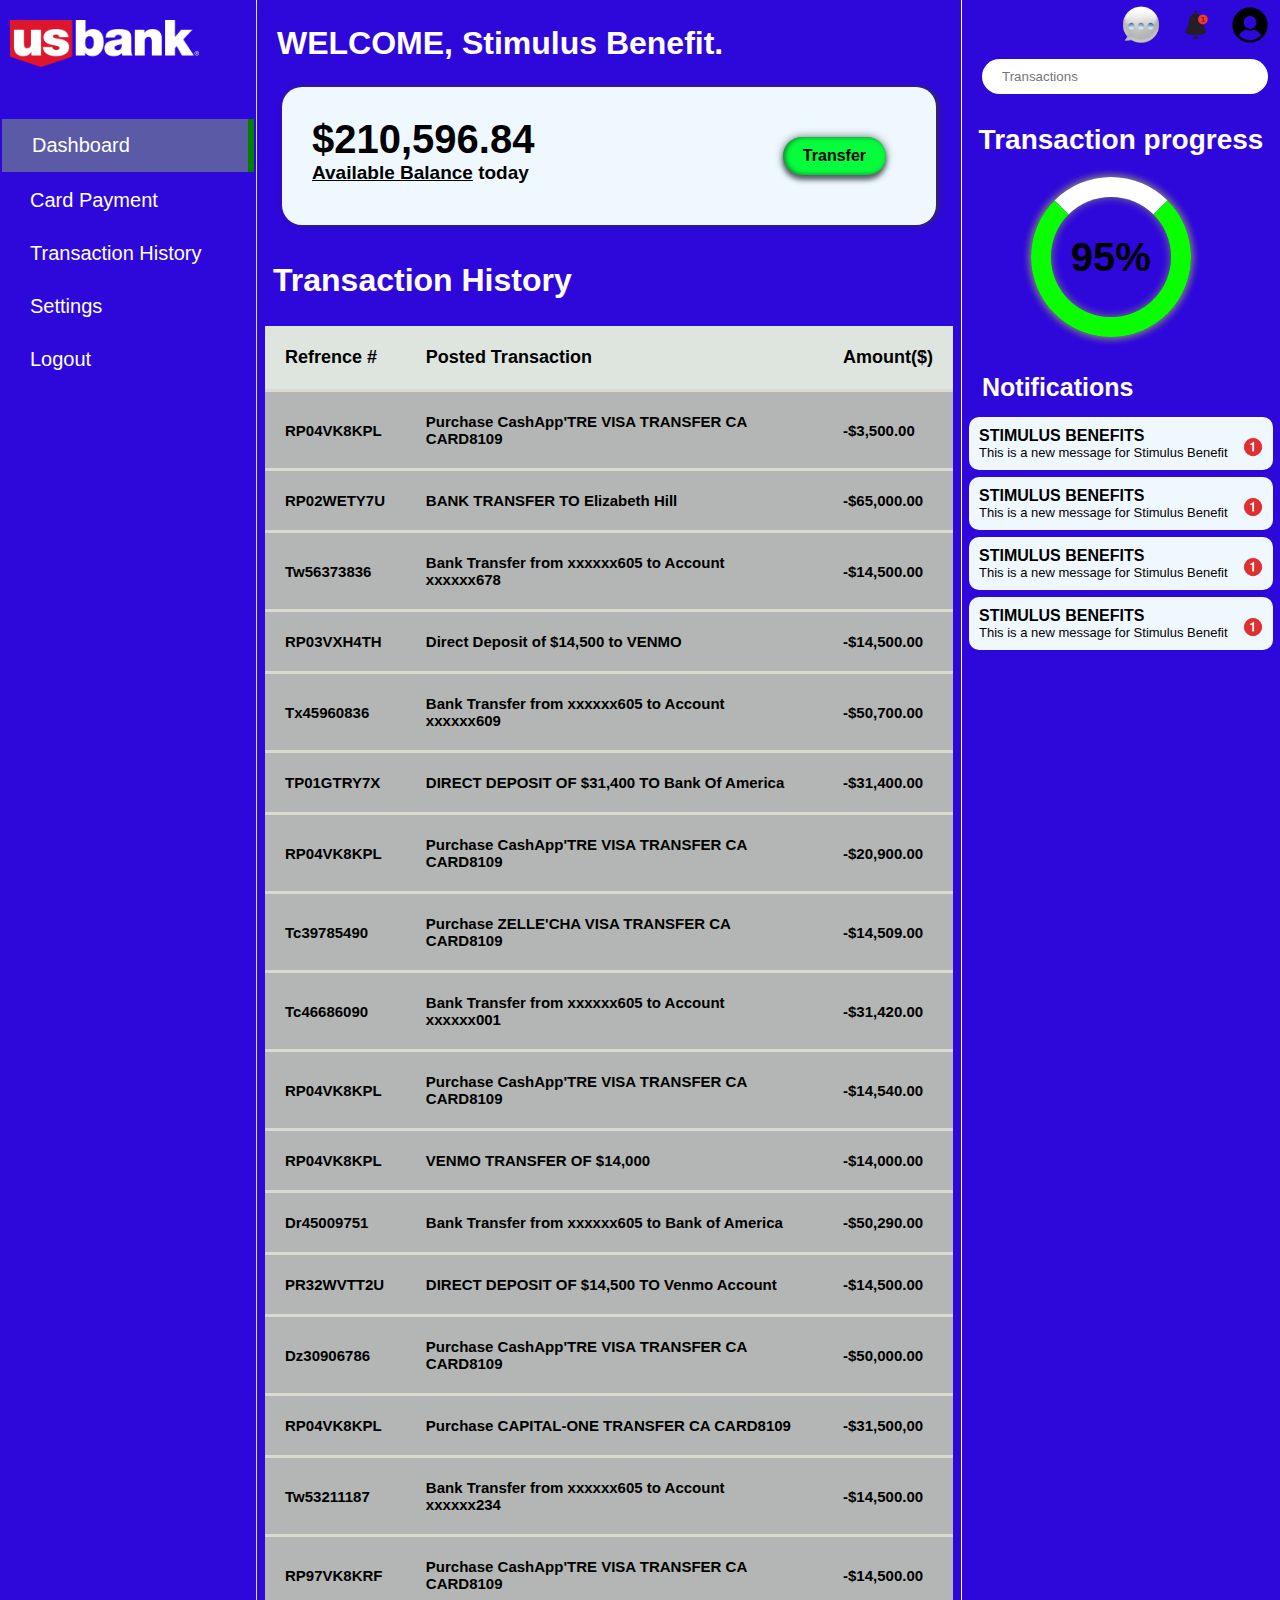
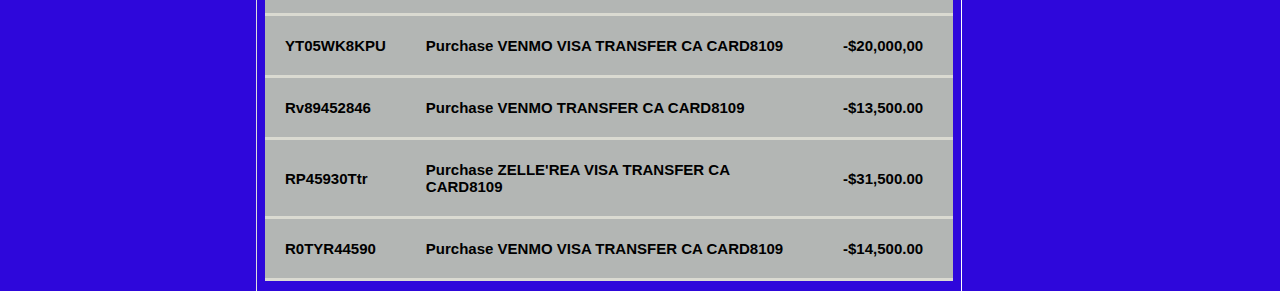
==== main.html @ a4be6348 "first commit" ====
<!DOCTYPE html>
<html lang="en">
<head>
    <meta charset="UTF-8">
    <meta http-equiv="X-UA-Compatible" content="IE=edge">
    <meta name="viewport" content="width=device-width, initial-scale=1.0">
    <link rel="stylesheet" href="https://cdnjs.cloudflare.com/ajax/libs/font-awesome/6.3.0/css/all.min.css" integrity="sha512-SzlrxWUlpfuzQ+pcUCosxcglQRNAq/DZjVsC0lE40xsADsfeQoEypE+enwcOiGjk/bSuGGKHEyjSoQ1zVisanQ==" crossorigin="anonymous" referrerpolicy="no-referrer" />
    <link rel="stylesheet" href="main.css">
    <title>Capital One Bank</title>
</head>
<body>
    <div class="container">
        <!------First Content------->
        <div class="sidenav" id="navlinks">
            <i class="fa-solid fa-xmark" onclick="hideMenu()"></i>
            <div class="header">
                <img src="logo bank.png" alt="image" width="40%">
            </div>
            <div class="lists">
                    <a href="main.html" class="menuList active">Dashboard</a>
                    <a href="#" class="menuList">Card Payment</a>
                    <a href="trans.html" class="menuList">Transaction History</a>
                    <a href="setting.html" class="menuList">Settings</a>
                    <a href="index.html" class="menuList">Logout</a>
            </div>
        </div>
         <!------Middle content------->
        <div class="content">
            <div class="first-content">    
                <h1><span>WELCOME, </span>Stimulus Benefit.</h1>
                <i class="fa-solid fa-bars" onclick="showMenu()"></i>
            </div>
            <div class="second-content">
                <div class="notes">
                    <h1>$210,596.84</h1>
                    <h3><u>Available Balance</u> today</h3>
                </div>
                
                <div class="button">
                    <button type="button" id="button" onclick="openPopup()">Transfer</button>
                </div>
            </div>
            <div class="popup" id="popup">
                <img src="error.png" alt="thick-mark" class="img">
                <h2>Declined</h2>
                <h6>You will have to deposit before Transfer.</h6>
                <button type="button" onclick="closePopup()">OK</button>
            </div>
            <div class="third-content">
                <h1>Transaction History</h1>
                <div class="table">
                    <table>
                        <tr>
                            <th>Refrence #</th>
                            <th>Posted Transaction</th>
                            <th>Amount($)</th>
                        </tr>
                        <tr>
                            <td>RP04VK8KPL</td>
                            <td>Purchase CashApp'TRE VISA TRANSFER CA CARD8109</td>
                            <td><span class="red">-$3,500.00</span></td>
                        </tr>
                        <tr>
                            <td>RP02WETY7U</td>
                            <td>BANK TRANSFER TO Elizabeth Hill</td>
                            <td><span class="red">-$65,000.00</span></td>
                        </tr>
                        <tr>
                            <td>Tw56373836</td>
                            <td>Bank Transfer from xxxxxx605 to Account xxxxxx678</td>
                            <td><span class="red">-$14,500.00</span></td>
                        </tr>
                        <tr>
                            <td>RP03VXH4TH</td>
                            <td>Direct Deposit of $14,500 to VENMO</td>
                            <td><span class="red">-$14,500.00</span></td>
                        </tr>
                        <tr>
                            <td>Tx45960836</td>
                            <td>Bank Transfer from xxxxxx605 to Account xxxxxx609</td>
                            <td><span class="red">-$50,700.00</span></td>
                        </tr>
                        <tr>
                            <td>TP01GTRY7X</td>
                            <td>DIRECT DEPOSIT OF $31,400 TO Bank Of America</td>
                            <td><span class="red">-$31,400.00</span></td>
                        </tr>
                        <tr>
                            <td>RP04VK8KPL</td>
                            <td>Purchase CashApp'TRE VISA TRANSFER CA CARD8109</td>
                            <td><span class="red">-$20,900.00</span></td>
                        </tr>
                        <tr>
                            <td>Tc39785490</td>
                            <td>Purchase ZELLE'CHA VISA TRANSFER CA CARD8109</td>
                            <td><span class="red">-$14,509.00</span></td>
                        </tr>
                        <tr>
                            <td>Tc46686090</td>
                            <td>Bank Transfer from xxxxxx605 to Account xxxxxx001</td>
                            <td><span class="red">-$31,420.00</span></td>
                        </tr>
                        <tr>
                            <td>RP04VK8KPL</td>
                            <td>Purchase CashApp'TRE VISA TRANSFER CA CARD8109</td>
                            <td><span class="red">-$14,540.00</span></td>
                        </tr>
                        <tr>
                            <td>RP04VK8KPL</td>
                            <td>VENMO TRANSFER OF $14,000</td>
                            <td><span class="red">-$14,000.00</span></td>
                        </tr>
                        <tr>
                            <td>Dr45009751</td>
                            <td>Bank Transfer from xxxxxx605 to Bank of America</td>
                            <td><span class="red">-$50,290.00</span></td>
                        </tr>
                        <tr>
                            <td>PR32WVTT2U</td>
                            <td>DIRECT DEPOSIT OF $14,500 TO Venmo Account</td>
                            <td><span class="red">-$14,500.00</span></td>
                        </tr>
                        <tr>
                            <td>Dz30906786</td>
                            <td>Purchase CashApp'TRE VISA TRANSFER CA CARD8109</td>
                            <td><span class="red">-$50,000.00</span></td>
                        </tr>
                        <tr>
                            <td>RP04VK8KPL</td>
                            <td>Purchase CAPITAL-ONE TRANSFER CA CARD8109</td>
                            <td><span class="red">-$31,500,00</span></td>
                        </tr>
                        <tr>
                            <td>Tw53211187</td>
                            <td>Bank Transfer from xxxxxx605 to Account xxxxxx234</td>
                            <td><span class="red">-$14,500.00</span></td>
                        </tr>
                        <tr>
                            <td>RP97VK8KRF</td>
                            <td>Purchase CashApp'TRE VISA TRANSFER CA CARD8109</td>
                            <td><span class="red">-$14,500.00</span></td>
                        </tr>
                        <tr>
                            <td>YT05WK8KPU</td>
                            <td>Purchase VENMO VISA TRANSFER CA CARD8109</td>
                            <td><span class="red">-$20,000,00</span></td>
                        </tr>
                        <tr>
                            <td>Rv89452846</td>
                            <td>Purchase VENMO TRANSFER CA CARD8109</td>
                            <td><span class="red">-$13,500.00</span></td>
                        </tr>
                        <tr>
                            <td>RP45930Ttr</td>
                            <td>Purchase ZELLE'REA VISA TRANSFER CA CARD8109</td>
                            <td><span class="red">-$31,500.00</span></td>
                        </tr>
                        <tr>
                            <td>R0TYR44590</td>
                            <td>Purchase VENMO VISA TRANSFER CA CARD8109</td>
                            <td><span class="red">-$14,500.00</span></td>
                        </tr>
                        <!-- <tr>
                            <td>Amgen inc</td>
                            <td>Insurance Paid</td>
                            <td>13/05/2023</td>
                            <td><span class="green">+$101,000.00</span></td>
                        </tr>
                        <tr>
                            <td>Elzabeth Mary</td>
                            <td>Income Tax</td>
                            <td>12/05/2023</td>
                            <td class="green">+$109,950.00</td>
                        </tr>
                        <tr>
                            <td>Johnson Tyler</td>
                            <td>Debit</td>
                            <td>10/05/2023</td>
                            <td class="red">-$53,500.00</td>
                        </tr>
                        <tr>
                            <td>Robbin Gordon</td>
                            <td>Payroll and Wages</td>
                            <td>10/05/2023</td>
                            <td><span class="red">+$150,000.00</span></td>
                        </tr> -->
                        <!-- <tr class="hide">
                            <td>Brightpoint inc.</td>
                            <td>Property Tax</td>
                            <td>17-09-2020</td>
                            <td><span>+$17,760,000</span></td>
                        </tr>
                        <tr class="hide">
                            <td>Brian Koller</td>
                            <td>Taxes</td>
                            <td>30-07-2020</td>
                            <td class="red">-$1,089,000</td>
                        </tr>
                        <tr class="hide">
                            <td>John coke</td>
                            <td>Net income tax</td>
                            <td>05-05-2020</td>
                            <td><span>+$3,900,000</span></td>
                        </tr>
                        <tr class="hide">
                            <td>Brian Koller</td>
                            <td>License</td>
                            <td>17-08-2019</td>
                            <td class="red">-$5,460,090</td>
                        </tr>
                        <tr class="hide">
                            <td>Elizabeth Mary</td>
                            <td>Product Costs</td>
                            <td>13-03-2019</td>
                            <td><span>$2,040,760</span></td>
                        </tr>
                        <tr class="hide">
                            <td>Mary May</td>
                            <td>Expenses</td>
                            <td>22-11-2018</td>
                            <td class="red">-$2,507,400</td>
                        </tr>
                        <tr class="hide">
                            <td>Capra Guy</td>
                            <td>Current Asset</td>
                            <td>11-04-2018</td>
                            <td class="green">+$50,600,050</td>
                        </tr> -->
                        <!-- <tr class="hide">
                            <td>Brian Coman</td>
                            <td>Walmart</td>
                            <td class="green">Credit</td>
                            <td><span>$2,500.00</span></td>
                        </tr>
                        <tr class="hide">
                            <td>Donald Roger</td>
                            <td>CashApp</td>
                            <td class="red">Debit</td>
                            <td class="red">$1,050.00</td>
                        </tr>
                        <tr class="hide">
                            <td>Marcus Whiteman</td>
                            <td>Paypal</td>
                            <td class="red">Debit</td>
                            <td class="red">$1,200.00</td>
                        </tr>
                        <tr class="hide">
                            <td>Brian Koller</td>
                            <td>Wells Fago</td>
                            <td class="green">Credit</td>
                            <td><span>$10,000.00</span></td>
                        </tr>
                        <tr class="hide">
                            <td>Robert David</td>
                            <td>CashApp</td>
                            <td class="red">Debit</td>
                            <td class="red">$24,600.00</td>
                        </tr>
                        <tr class="hide">
                            <td>Howrad Jerry</td>
                            <td>Wells Fago</td>
                            <td class="green">Credit</td>
                            <td><span>$1,400.00</span></td>
                        </tr>
                        <tr class="hide">
                            <td>Jackie Larry</td>
                            <td>CashApp</td>
                            <td class="red">Debit</td>
                            <td class="red">$900.00</td>
                        </tr> -->
                    </table>
                </div>        
            </div>
                <!-- <div class="button-table">
                   <button>See More</button> 
                </div> -->
            <!-- </div> -->
        </div>
         <!------Last end content------->
        <div class="sidenav-2">
            <div class="images-settings">
                <img src="message.png" alt="" width="40px">
                <img src="Iohy.PNG" alt="" width="40px">
                <img src="Icon.PNG" alt="" width="40px">
            </div>
            <div class="search-box">
                <form action="#">
                    <input type="search " name="" id="" placeholder="Transactions">
                </form>
            </div>
            <div class="text-progress">
                <h1>Transaction progress</h1>
            </div>
            <div class="progress-bar">
                <div class="value">95%</div>
            </div>
            <div class="progress-notes">
               <h1>Notifications</h1>
               <div class="card-message">
                    <div class="list-head">
                        <div class="list">
                            <div class="head">
                                <h4>STIMULUS BENEFITS</h4>
                                <p>This is a new message for Stimulus Benefit</p>
                            </div>
                            <img src="1.PNG" alt="" width="20px" height="20px">
                        </div>
                        <div class="list">
                            <div class="head">
                                <h4>STIMULUS BENEFITS</h4>
                                <p>This is a new message for Stimulus Benefit</p>
                            </div>
                            <img src="1.PNG" alt="" width="20px" height="20px">
                        </div>
                        <div class="list">
                            <div class="head">
                                <h4>STIMULUS BENEFITS</h4>
                                <p>This is a new message for Stimulus Benefit</p>
                            </div>
                            <img src="1.PNG" alt="" width="20px" height="20px">
                        </div>
                        <div class="list">
                            <div class="head">
                                <h4>STIMULUS BENEFITS</h4>
                                <p>This is a new message for Stimulus Benefit</p>
                            </div>
                            <img src="1.PNG" alt="" width="20px" height="20px">
                        </div>
                    </div>
               </div>

            </div>
        </div>
    </div>

    <!--javascript placement here......-->
    <script>
         // -----------MenuLists------------
        const menuLists = document.querySelectorAll(".menuList");

        const changeActiveitem = () =>{
            menuLists.forEach(item => {
                item.classList.remove("active");
            })
        }

        menuLists.forEach(item =>{
            item.addEventListener("click", () =>{
                changeActiveitem();
                item.classList.add("active");
            })
        })
                // ---------Popups----------
        let popup = document.getElementById("popup");
        function openPopup(){
            popup.classList.add("open-popup");
        }
        function closePopup(){
            popup.classList.remove("open-popup");
        }

            var navlinks = document.getElementById("navlinks");
            function showMenu(){
                navlinks.style.right = "0";
            }
            function hideMenu(){
                navlinks.style.right = "-220px";
            }
    </script>
</body>
</html>
---- main.css ----
*{
    padding: 0;
    margin: 0;
    box-sizing: border-box;
    font-family: "poppins", sans-serif;
}
.container{
    width: 100%;
    height: 100vh;
    display: grid;
    grid-template-columns: 20% 55% auto;
    gap: 1px;
    position: relative;
    background-color: rgba(255, 255, 255);
}
/* ----------side-nav1-------- */
.sidenav{
    background-color: rgb(46, 7, 219);
    box-shadow: 2px 1px 10px rgba(54, 53, 53, 0.288);
}
.sidenav .header{
    position: relative;
    display: flex;
    justify-content: space-between;
    margin: 20px 10px;
}
.header img{
    width: 80%;
}
.lists{
    margin: 8px 0;
    display: flex;
    padding: 30px 0;
    flex-direction: column;
}
.lists a{
    text-decoration: none;
    padding: 15px 30px;
    color: rgb(255, 255, 255);
    transition: all 300ms ease;
    font-size: 20px;
}
.lists a:hover{
    background-color: rgba(116, 139, 136, 0.63);
}
.lists .active{
    padding: 15px 30px;
    background-color: rgba(116, 139, 136, 0.63);
    color: #fff;
    margin: 2px;
    font-size: 20px;
    border-right: 6px solid green;
}
/* ----------Main contect-------- */
.content{
    background-color: rgb(46, 7, 219);
}
h1{
    color: #fff;
}
.first-content{
    margin: 25px 20px ;
}
.second-content{
    /* border: 1px solid blue; */
    padding: 30px 30px;
    border-radius: 20px;
    margin: 10px 25px;
    box-shadow: 2px 0 5px rgb(56, 52, 52);
    display: flex;
    justify-content: space-between;
    background-color: aliceblue;
}
.notes h3{
    font-size: 19px;
    font-weight: 600;
}
.notes h1{
    font-size: 40px;
    color: #000;
}
.button{
    padding: 20px;
}
.button button{
    padding: 10px 20px;
    margin-top: 0px;
    font-size: 16px;
    font-weight: 600;
    border: 0;
    border-radius: 20px;
    background-color: rgb(6, 253, 59);
    cursor: pointer;
    box-shadow:  inset 2px 0 5px #222e33a2, 0 5px 5px #222e33a2,0 0 9px #222e33a2;
}
.popup{
    width: 400px;
    position: absolute;
    display: flex;
    flex-direction: column;
    top: 0;
    left: 50%;
    border-radius: 8px;
    background: rgba(188, 229, 236, 0.849);
    transform: translate(-50%,-50%) scale(0.1);
    text-align: center;
    padding: 0 26px 40px;
    visibility: hidden;
    transition: transform 0.4s, top 0.4s;
}
.popup .img{
    width: 100px;
    margin-top: -50px;
    margin-left: 120px;
    border-radius: 50px;
    box-shadow: 0 2px 5px rgba(44, 40, 40, 0.2)
}
.open-popup{
    top: 50%;
    visibility: visible;
    transform: translate(-50%,-50%) scale(1.0);
}
.popup h2{
    font-size: 30px;
    margin: 10px 0 4px;
}
.popup button{
    padding: 10px 0;
    width: 100%;
    margin-top: 30px;
    background: rgb(204, 13, 13);
    color: #fff;
    font-size: 20px;
    font-weight: 600;
    border-radius: 20px;
    border: 0;
    outline: none;
    cursor: pointer;
}
.popup h6{
    font-size: 17px;
    font-weight: 600;
}
.fa-solid{
    font-size: 30px;
    display: none;
    color: #fff;
}
.third-content{
    margin: 10px 8px;
}
.third-content h1{
    padding: 27px 8px;
}
.table table{
    width: 100%;
    border-collapse: collapse;
}
.table table td,th{
    background-color: rgb(179, 182, 180);
    padding: 21px 20px;
    border-bottom: 3px solid rgb(218, 218, 209);
    text-align: left;
    font-size: 15px;
    font-weight: 600;
}
.table table th{
    background-color: rgb(222, 228, 222);
    font-size: 18px;
}
.table-cont table{
    width: 100%;
    border-collapse: collapse;
    visibility: hidden;
    display: none;
}
table td span{
    color: green;
}
.green{
    color: green;
}
.table-cont table td,th{
    background-color: rgb(179, 182, 180);
    padding: 21px 20px;
    border-bottom: 3px solid rgb(218, 218, 209);
    text-align: left;
}
.table-cont table th{
    background-color: rgb(88, 165, 88);
}
.button-table{
    padding: 20px;
    visibility: hidden;
}
.button-table button{
    padding: 10px 15px;
    border-radius: 10px;
    border: 0;
    outline: none;
    background-color: rgb(47, 130, 155);
    color: #fff;
    font-size: 15px;
    transition: 0.5s;
}
.button-table button:hover{
    background-color: rgb(120, 161, 214);
    color: black;
    font-weight: 600;
}
/* ----------side-nav2-------- */
.sidenav-2{
    background-color: rgb(46, 7, 219);
}
.images-settings{
    text-align: right;
    cursor: pointer;
}
.images-settings img{
    padding: 0px;
    margin-right: 10px;
    margin-top: 5px;
}
.search-box form input{
    padding: 10px 20px;
    border-radius: 20px;
    border: 0;
    width: 90%;
    margin-left: 20px;
    margin-top: 10px;
    outline:  none;
}
.progress-bar{
    position: relative;
    display: inline-block;
    width: 10rem;
    height: 10rem;
    border-radius: 9rem;
    margin: 1.3rem 4.3rem ;
    border: 1.3rem solid black;
    box-shadow: inset 0 0 9px grey,  0px 0px 9px grey, 0px 0px 9px grey;
    border-left-color: rgb(9, 255, 0);
    border-top-color: rgb(255, 255, 255);
    border-right-color: rgb(9, 255, 0);
    border-bottom-color: rgb(9, 255, 0);
    text-align: center;
}
.text-progress{
    text-align: center;
    font-size: 14px;
    margin-top: 30px;
}
.progress-bar .value{
    /* position: absolute;
    bottom: 0;
    left: 27px;
    top: 35px; */
    padding: 38px 20px;
    font-weight: 600;
    font-size: 40px;
}
.progress-notes h1{
    margin: 15px 20px;
    font-size: 25px;
}
.list-head .list{
    margin: 7px 7px;
}
.list{
    display: flex;
    justify-content: space-between;
    border: 0;
    /* margin: 5px 5px; */
    border-radius: 10px;
    background-color: aliceblue;
    padding: 10px 10px;
}
.list .head p{
    font-size: 13px;
}
.list img{
    margin-top: 10px;
}
.red{
    color: black;
}
/* ----------All medis queries codes-------- */
@media screen and (max-width:1090px) {
    .container{
        display: grid;
        overflow: visible;
        column-gap: 1px;
        grid-template-columns: 23% auto 27%;
    }
    /* ----------side-nav1-------- */
    .sidenav .header{
        margin: 0px 0 0px 10px;
    }
    .header img{
        width: 60%;
    }
    .lists a{
        font-size: 18px;
        margin-top: 20px;
    }
    /* ----------Main contect-------- */
    .first-content h1 span{
        font-size: 25px;
    }
    .first-content{
        padding-top: 10px;
        padding-bottom: 10px;
    }
    .second-content{
        padding: 20px 20px;
        margin: 10px 10px;
    }
    .notes img{
        width: 35px;
    }
    .notes h1{
        font-size: 30px;
        margin: 3px 2px;
    }
    .button{
        padding: 14px 0px;
    }
    .third-content{
        margin: 0px 2px;
    }
    .third-content .hide{
        visibility: hidden;
    }
    .third-content h1{
        padding: 34px 10px;
    }
    .table table td,th{
        padding: 22px 10px;
    }
    /* ----------side-nav2-------- */
    .sidenav-2{
        padding-right: 7px;
    }
    .search-box form input{
        margin: 10px 8px;
    }   
    .progress-bar{
        margin: 1rem 2.2rem;
    }
    .text-progress h1{
        font-size: 20px;
    }
    .list-head .list{
        margin: 7px 4px;
    }
    .list{
        padding: 8px 5px;
        border-radius: 5px;
    }
    .table-cont{
        display: none;
    }
}
@media screen and (max-width:900px) {
    .container{
        /* background-color: red; */
        display: grid;
        grid-template-columns: 19% auto 27%;
    }
    /* ------sidenav1--------- */
    .sidenav .header{
        display: flex;
        flex-direction: column;
        justify-content: center;
        align-items: center;
    }
    .header img{
        width: 50%;
        margin-right: 30px;
    }
    .notes h3{
        font-size: 15px;
    }
    .notes h1{
        font-size: 90px;
    }
    .hide{
        visibility: visible;
    
    }
    .lists a,.lists .active{
        font-size: 15px;
        font-weight: 600;
        padding: 15px 3px;
        margin: 10px 0px;
    }

    /* .lists .active{
        font-size: 15px;
    } */
    .third-content table .hide{
        visibility: visible;
    }

}
@media screen and (max-width:944px){
    /* .container{
        background-color: blue;
    } */
/* ------sidenav1--------- */
    .sidenav .header{
        display: flex;
        flex-direction: column;
        justify-content: center;
        align-items: center;
        margin-left: -20px;
    }
    .header h1{
        font-size: 15px;
    }
    .table table td,th{
        font-size: 12px;
        font-weight: 600;
    }
    .notes h3{
        font-size: 15px;
    }
    .notes h1{
        font-size: 90px;
    }
    .table table th{
        font-size: 14px;
        font-weight: 600;
    }
    .notes h1{
        font-size: 20px;
    }
}
@media screen and (max-width:880px){
    .container{
        display: grid;
        column-gap: 1px;
        grid-template-columns: 25% auto;
        overflow: auto;
    }
    /* ------sidenav1--------- */
    .sidenav{
        border-radius: 0;
    }
    .sidenav .header{
        margin-right: -40px;
    }
    .header img{
        width: 65%;
    }
    .lists{
        margin: 1px 2px;
    }
    .lists a, .lists .active{
        padding: 13px;
    }
    /*main content-----*/
    .second-content{
        padding: 40px 40px;
    }
    .notes h3{
        font-size: 20px;
        font-weight: 500;
    }
    .notes h1{
        font-size: 37px;
    }
    .notes h1 img{
        width: 9%;
    }
    /*------sidena2--------- */
    .sidenav-2{
        display: none;
    }
    /* .button-table{
        padding: 20px;
        visibility: visible;
    } */
    /* .table-cont table{
        width: 100%;
        border-collapse: collapse;
        visibility: visible;
        display: table;
    } */

}
@media screen and (max-width:750px){
    .lists{
        margin: 1px 2px;
    }
    .lists a, .lists .active{
        padding: 9px;
    }
    .notes h1{
        font-size: 30px;
    }
    .table table{
        width: 100%;
        border-collapse: collapse;
        visibility: visible;
        display: table;
    }
    .table table td,th{
        background-color: rgb(179, 182, 180);
        padding: 10px 19px;
        border-bottom: 3px solid rgb(218, 218, 209);
        text-align: left;
    }
    .table table th{
        background-color: rgb(163, 168, 167);
    }
    /* .table-cont table{
        width: 100%;
        border-collapse: collapse;
        display: block;
    } */
}
@media screen and (max-width:670px){
    .container{
        display: grid;
        grid-template-columns:  auto ;
        overflow-x: hidden;
    }
    .notes h1{
        font-size: 32px;
    }
    .sidenav {
        position: absolute;
        background: rgb(46, 7, 219);
        display: block;
        min-height: 60vh;
        width: 200px;
        top: 0;
        right: -210px;
        text-align: left;
        z-index: 2;
        padding-top: 30px;
        transition: 1s;
    }
    .sidenav .header{
        margin-top: 20px;
    }
    .sidenav .header img{
        width: 50%;
    }
    .sidenav .lists{
        margin-top: 10px;
    }
    .sidenav .lists a{
        font-size: 18px;
        font-weight: 500;
    }
    .first-content h1 span{
        font-size: 20px;
    }
    .first-content h1{
        font-size: 25px;
    }
/* --------side nav 1--------- */
   .first-content{
        display: flex;
        justify-content: space-between;
    } 
    .table-cont table{
        width: 100%;
        border-collapse: collapse;
        display: block;
    }
    .sidenav .fa-xmark{
        padding-left: 5px;
        border: 4px solid rgb(255, 255, 255);
        width: 40px;
        margin-left: 4px;
    }
    .fa-solid{
        display: block;
        cursor: pointer;
        color: #fff;
    }
}
@media screen and (max-width:530px){ 
    .sidenav {
        position: absolute;
        background: rgb(46, 7, 219);
        display: block;
        min-height: 100vh;
        width: 200px;
        top: 0;
        right: -210px;
        text-align: left;
        z-index: 2;
        padding-top: 30px; 
        transition: 1s;
    }
    .sidenav .header{
        margin: 10px 3px;
    }
    .sidenav .header img{
        width: 70%;
    }
    .sidenav .lists{
        margin-top: 0px;
    }
    .sidenav .lists a{
        font-size: 18px;
        font-weight: 500;
    }
    .second-content{
        padding: 30px 30px;
    }
    .notes h3{
        font-size: 15px;
        font-weight: 500;
    }
    .notes h1{
        font-size: 30px;
    }
    .notes h1 img{
        width: 12%;
    }
/* --------side nav 1--------- */
   .first-content{
        display: flex;
        justify-content: space-between;
    } 
    .table-cont table{
        width: 100%;
        border-collapse: collapse;
        display: block;
    }
    .sidenav .fa-xmark{
        padding-left: 5px;
        border: 4px solid rgb(255, 255, 255);
        width: 40px;
        margin-left: 4px;
    }
    .fa-solid{
        display: block;
        cursor: pointer;
    }
}
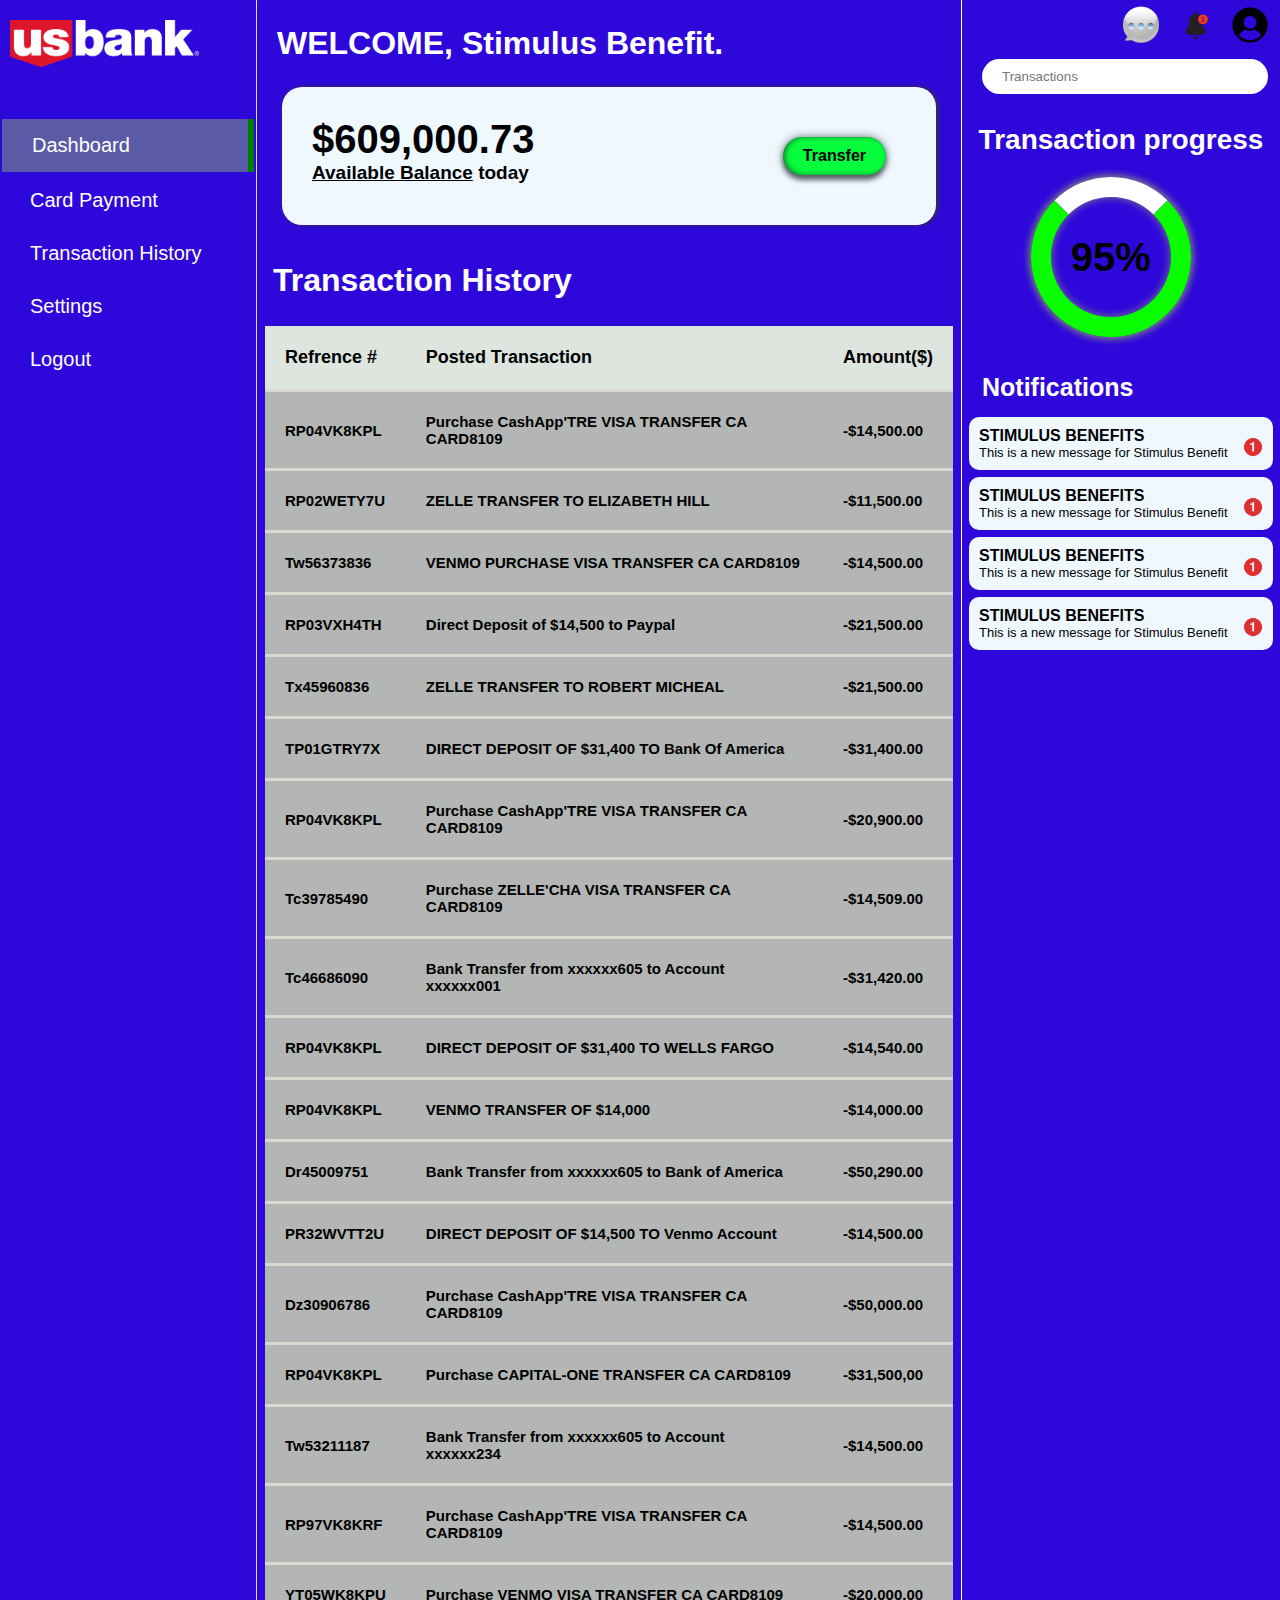
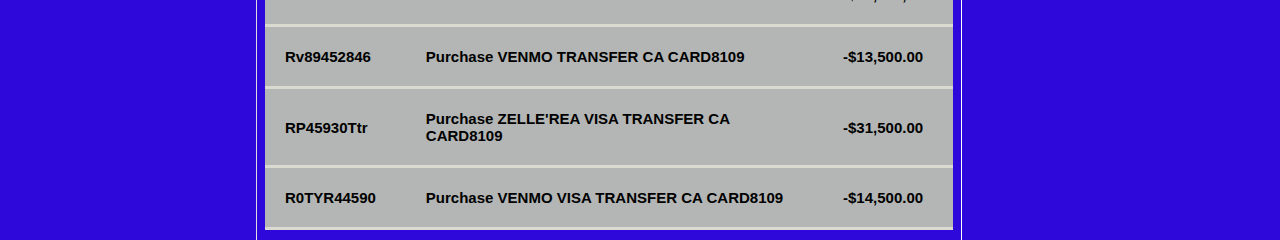
==== commit cd642802: "new commit" ====
--- a/main.html
+++ b/main.html
@@ -6,7 +6,7 @@
     <meta name="viewport" content="width=device-width, initial-scale=1.0">
     <link rel="stylesheet" href="https://cdnjs.cloudflare.com/ajax/libs/font-awesome/6.3.0/css/all.min.css" integrity="sha512-SzlrxWUlpfuzQ+pcUCosxcglQRNAq/DZjVsC0lE40xsADsfeQoEypE+enwcOiGjk/bSuGGKHEyjSoQ1zVisanQ==" crossorigin="anonymous" referrerpolicy="no-referrer" />
     <link rel="stylesheet" href="main.css">
-    <title>Capital One Bank</title>
+    <title>US Bank Dashboard</title>
 </head>
 <body>
     <div class="container">
@@ -32,7 +32,7 @@
             </div>
             <div class="second-content">
                 <div class="notes">
-                    <h1>$210,596.84</h1>
+                    <h1>$609,000.73</h1>
                     <h3><u>Available Balance</u> today</h3>
                 </div>
                 
@@ -43,7 +43,7 @@
             <div class="popup" id="popup">
                 <img src="error.png" alt="thick-mark" class="img">
                 <h2>Declined</h2>
-                <h6>You will have to deposit before Transfer.</h6>
+                <h6>You will have to verify before Transfer.</h6>
                 <button type="button" onclick="closePopup()">OK</button>
             </div>
             <div class="third-content">
@@ -58,27 +58,27 @@
                         <tr>
                             <td>RP04VK8KPL</td>
                             <td>Purchase CashApp'TRE VISA TRANSFER CA CARD8109</td>
-                            <td><span class="red">-$3,500.00</span></td>
+                            <td><span class="red">-$14,500.00</span></td>
                         </tr>
                         <tr>
                             <td>RP02WETY7U</td>
-                            <td>BANK TRANSFER TO Elizabeth Hill</td>
-                            <td><span class="red">-$65,000.00</span></td>
+                            <td>ZELLE TRANSFER TO ELIZABETH HILL</td>
+                            <td><span class="red">-$11,500.00</span></td>
                         </tr>
                         <tr>
                             <td>Tw56373836</td>
-                            <td>Bank Transfer from xxxxxx605 to Account xxxxxx678</td>
+                            <td>VENMO PURCHASE VISA TRANSFER CA CARD8109</td>
                             <td><span class="red">-$14,500.00</span></td>
                         </tr>
                         <tr>
                             <td>RP03VXH4TH</td>
-                            <td>Direct Deposit of $14,500 to VENMO</td>
-                            <td><span class="red">-$14,500.00</span></td>
+                            <td>Direct Deposit of $14,500 to Paypal</td>
+                            <td><span class="red">-$21,500.00</span></td>
                         </tr>
                         <tr>
                             <td>Tx45960836</td>
-                            <td>Bank Transfer from xxxxxx605 to Account xxxxxx609</td>
-                            <td><span class="red">-$50,700.00</span></td>
+                            <td>ZELLE TRANSFER TO ROBERT MICHEAL</td>
+                            <td><span class="red">-$21,500.00</span></td>
                         </tr>
                         <tr>
                             <td>TP01GTRY7X</td>
@@ -102,7 +102,7 @@
                         </tr>
                         <tr>
                             <td>RP04VK8KPL</td>
-                            <td>Purchase CashApp'TRE VISA TRANSFER CA CARD8109</td>
+                            <td>DIRECT DEPOSIT OF $31,400 TO WELLS FARGO</td>
                             <td><span class="red">-$14,540.00</span></td>
                         </tr>
                         <tr>
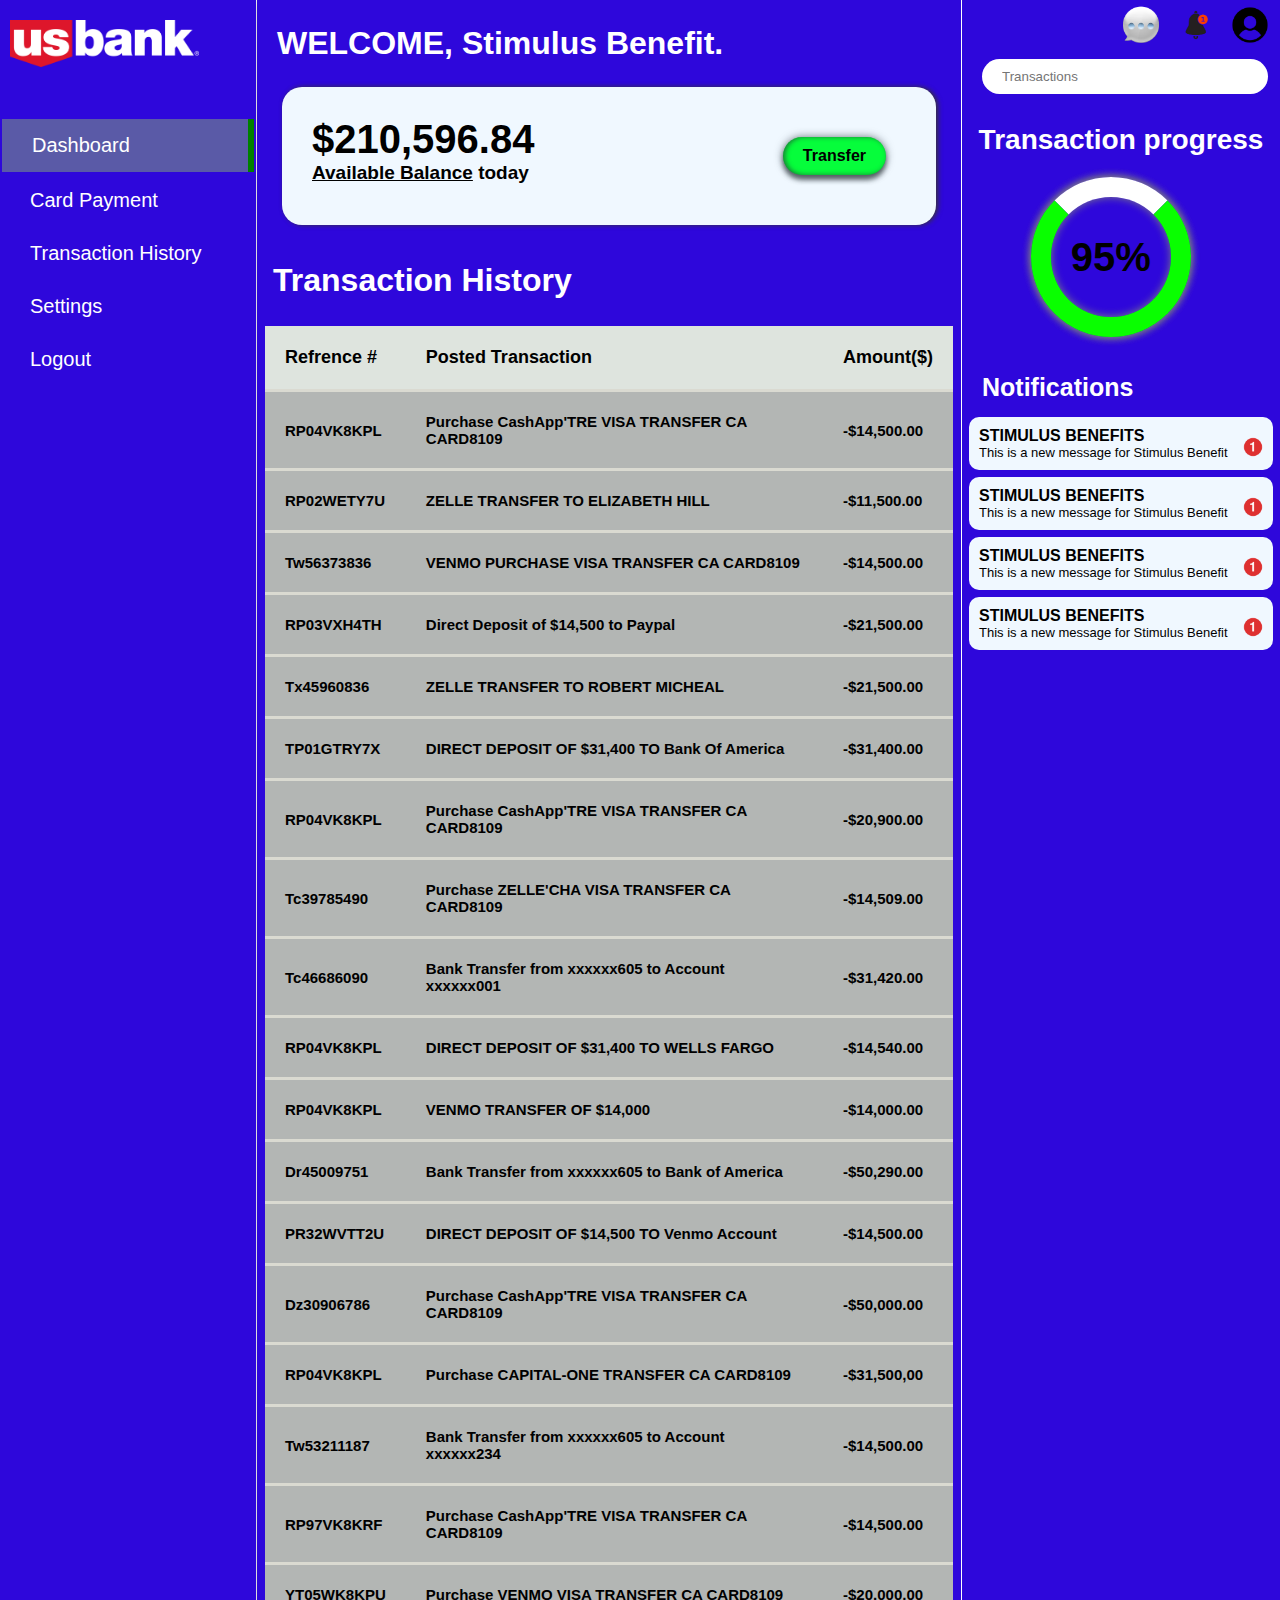
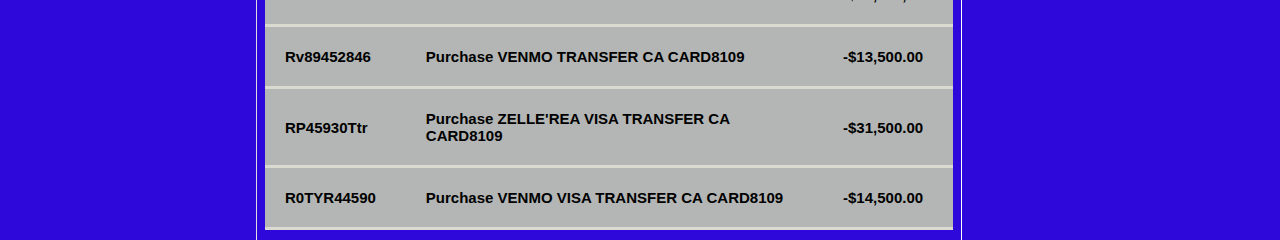
==== commit 43c0c1cb: "commit" ====
--- a/main.html
+++ b/main.html
@@ -32,7 +32,7 @@
             </div>
             <div class="second-content">
                 <div class="notes">
-                    <h1>$609,000.73</h1>
+                    <h1>$210,596.84</h1>
                     <h3><u>Available Balance</u> today</h3>
                 </div>
                 
